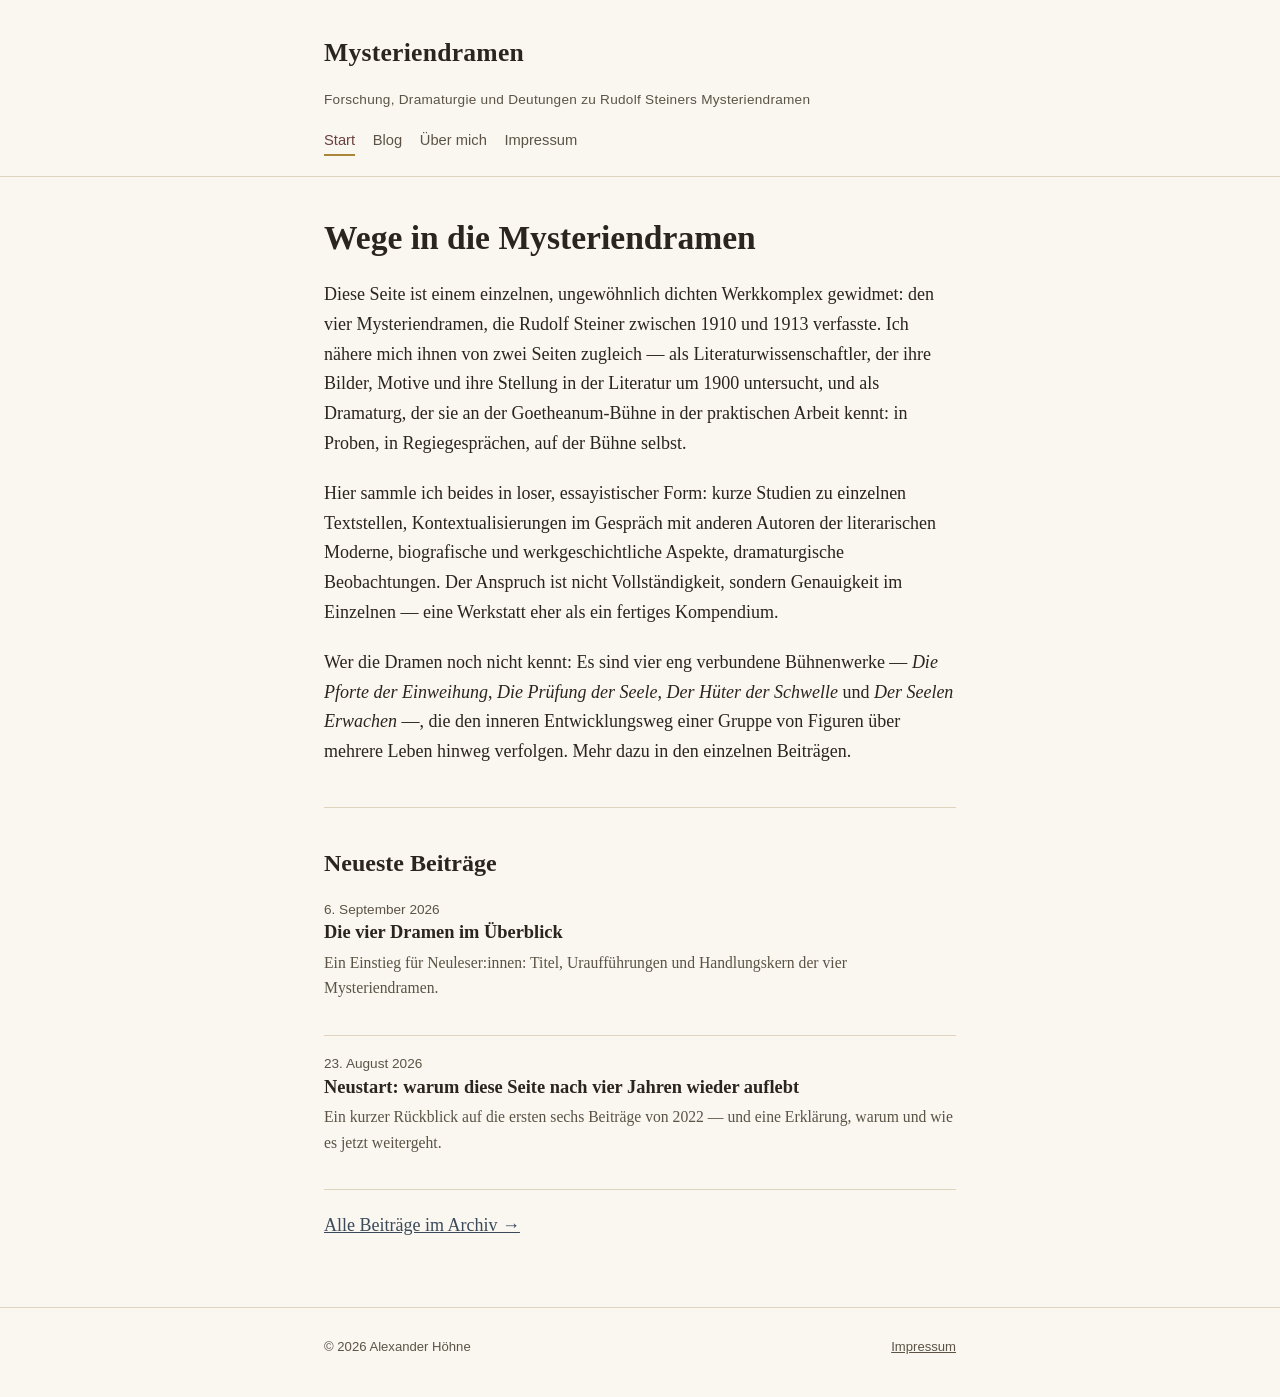
==== index.html @ e074fc0d "Grundgerüst_20260823" ====
<!doctype html>
<html lang="de">
<head>
<meta charset="utf-8">
<meta name="viewport" content="width=device-width, initial-scale=1">
<title>Mysteriendramen — Rudolf Steiners Mysteriendramen: Forschung &amp; Dramaturgie</title>
<meta name="description" content="Essays, Forschung und dramaturgische Notizen zu Rudolf Steiners vier Mysteriendramen — von Alexander Höhne, Forscher und Dramaturg an der Goetheanum-Bühne.">
<link rel="stylesheet" href="/assets/css/style.css">
</head>
<body>

<header class="site-header">
  <div class="wrap">
    <a class="brand" href="/">Mysteriendramen</a>
    <div class="tagline">Forschung, Dramaturgie und Deutungen zu Rudolf Steiners Mysteriendramen</div>
    <nav class="site-nav">
      <a href="/" aria-current="page">Start</a>
      <a href="/blog/">Blog</a>
      <a href="/ueber-mich.html">Über mich</a>
      <a href="/impressum.html">Impressum</a>
    </nav>
  </div>
</header>

<main>
  <div class="wrap">

    <h1>Wege in die Mysteriendramen</h1>

    <p>Diese Seite ist einem einzelnen, ungewöhnlich dichten Werkkomplex gewidmet: den vier Mysteriendramen, die Rudolf Steiner zwischen 1910 und 1913 verfasste. Ich nähere mich ihnen von zwei Seiten zugleich — als Literaturwissenschaftler, der ihre Bilder, Motive und ihre Stellung in der Literatur um 1900 untersucht, und als Dramaturg, der sie an der Goetheanum-Bühne in der praktischen Arbeit kennt: in Proben, in Regiegesprächen, auf der Bühne selbst.</p>

    <p>Hier sammle ich beides in loser, essayistischer Form: kurze Studien zu einzelnen Textstellen, Kontextualisierungen im Gespräch mit anderen Autoren der literarischen Moderne, biografische und werkgeschichtliche Aspekte, dramaturgische Beobachtungen. Der Anspruch ist nicht Vollständigkeit, sondern Genauigkeit im Einzelnen — eine Werkstatt eher als ein fertiges Kompendium.</p>

    <p>Wer die Dramen noch nicht kennt: Es sind vier eng verbundene Bühnenwerke — <em>Die Pforte der Einweihung</em>, <em>Die Prüfung der Seele</em>, <em>Der Hüter der Schwelle</em> und <em>Der Seelen Erwachen</em> —, die den inneren Entwicklungsweg einer Gruppe von Figuren über mehrere Leben hinweg verfolgen. Mehr dazu in den einzelnen Beiträgen.</p>

    <hr class="rule">

    <h2>Neueste Beiträge</h2>
    <ul class="post-list" id="recent-posts">
      <!-- Neueste Beiträge: wird bei jedem neuen Post oben ergänzt -->
      <li>
        <div class="meta">6. September 2026</div>
        <h2><a href="/blog/2026-09-06-vier-dramen-ueberblick.html">Die vier Dramen im Überblick</a></h2>
        <p class="post-excerpt">Ein Einstieg für Neuleser:innen: Titel, Uraufführungen und Handlungskern der vier Mysteriendramen.</p>
      </li>
      <li>
        <div class="meta">23. August 2026</div>
        <h2><a href="/blog/2026-08-23-neustart.html">Neustart: warum diese Seite nach vier Jahren wieder auflebt</a></h2>
        <p class="post-excerpt">Ein kurzer Rückblick auf die ersten sechs Beiträge von 2022 — und eine Erklärung, warum und wie es jetzt weitergeht.</p>
      </li>
    </ul>

    <p><a href="/blog/">Alle Beiträge im Archiv →</a></p>

  </div>
</main>

<footer class="site-footer">
  <div class="wrap">
    <span>© 2026 Alexander Höhne</span>
    <a href="/impressum.html">Impressum</a>
  </div>
</footer>

</body>
</html>
---- assets/css/style.css ----
/* mysteriendramen.ch — Basisstile
   Mobile-first, responsive, keine externen Abhängigkeiten. */

:root {
  --bg: #faf7f1;
  --bg-raised: #f2ede2;
  --ink: #2a251e;
  --ink-soft: #5b5346;
  --rule: #ddd3bf;
  --accent: #6b3f3f;
  --accent-soft: #a9863a;
  --link: #3b4a5a;
  --max-width: 42rem;
  --font-serif: Georgia, 'Iowan Old Style', 'Palatino Linotype', 'Book Antiqua', 'PT Serif', serif;
  --font-sans: -apple-system, BlinkMacSystemFont, 'Segoe UI', Roboto, Helvetica, Arial, sans-serif;
}

@media (prefers-color-scheme: dark) {
  :root {
    --bg: #1c1a16;
    --bg-raised: #262319;
    --ink: #ece6d9;
    --ink-soft: #b9b0a0;
    --rule: #3a352a;
    --accent: #d18a8a;
    --accent-soft: #d9b673;
    --link: #9db1c9;
  }
}

* { box-sizing: border-box; }

html {
  -webkit-text-size-adjust: 100%;
}

body {
  margin: 0;
  background: var(--bg);
  color: var(--ink);
  font-family: var(--font-serif);
  font-size: clamp(1rem, 0.94rem + 0.3vw, 1.125rem);
  line-height: 1.65;
  text-rendering: optimizeLegibility;
}

.wrap {
  max-width: var(--max-width);
  margin: 0 auto;
  padding: 0 1.25rem;
}

/* Header */
header.site-header {
  border-bottom: 1px solid var(--rule);
  padding: 2rem 0 1.25rem;
}

header.site-header .wrap {
  display: flex;
  flex-direction: column;
  gap: 0.9rem;
}

.brand {
  font-family: var(--font-serif);
  font-size: 1.6rem;
  font-weight: 700;
  letter-spacing: 0.01em;
  color: var(--ink);
  text-decoration: none;
}

.tagline {
  font-family: var(--font-sans);
  font-size: 0.85rem;
  color: var(--ink-soft);
  letter-spacing: 0.02em;
}

nav.site-nav {
  font-family: var(--font-sans);
  font-size: 0.92rem;
  display: flex;
  flex-wrap: wrap;
  gap: 0.35rem 1.1rem;
}

nav.site-nav a {
  color: var(--ink-soft);
  text-decoration: none;
  padding: 0.15rem 0;
  border-bottom: 2px solid transparent;
}

nav.site-nav a:hover,
nav.site-nav a[aria-current="page"] {
  color: var(--accent);
  border-bottom-color: var(--accent-soft);
}

/* Main content */
main {
  padding: 2.5rem 0 3rem;
}

main .wrap > * + * {
  margin-top: 1.15em;
}

h1, h2, h3 {
  font-family: var(--font-serif);
  line-height: 1.25;
  color: var(--ink);
}

h1 { font-size: clamp(1.6rem, 1.4rem + 1vw, 2.1rem); margin: 0 0 0.4em; }
h2 { font-size: clamp(1.25rem, 1.15rem + 0.5vw, 1.5rem); margin-top: 1.8em; }
h3 { font-size: 1.1rem; margin-top: 1.4em; }

p { margin: 1em 0; }

a { color: var(--link); }
a:hover { color: var(--accent); }

blockquote {
  margin: 1.5em 0;
  padding: 0.2em 1.2em;
  border-left: 3px solid var(--accent-soft);
  color: var(--ink-soft);
  font-style: italic;
}

.meta {
  font-family: var(--font-sans);
  font-size: 0.85rem;
  color: var(--ink-soft);
}

.tag {
  display: inline-block;
  font-family: var(--font-sans);
  font-size: 0.72rem;
  letter-spacing: 0.04em;
  text-transform: uppercase;
  color: var(--accent);
  background: var(--bg-raised);
  border: 1px solid var(--rule);
  border-radius: 999px;
  padding: 0.15rem 0.65rem;
  margin: 0 0.35rem 0.35rem 0;
}

hr.rule {
  border: none;
  border-top: 1px solid var(--rule);
  margin: 2.5rem 0;
}

/* Blog archive list */
.post-list {
  list-style: none;
  margin: 0;
  padding: 0;
}

.post-list li {
  padding: 1.1rem 0;
  border-bottom: 1px solid var(--rule);
}

.post-list li:first-child { padding-top: 0; }

.post-list h2 {
  margin: 0 0 0.25rem;
  font-size: 1.15rem;
}

.post-list h2 a {
  text-decoration: none;
  color: var(--ink);
}

.post-list h2 a:hover { color: var(--accent); }

.post-excerpt {
  color: var(--ink-soft);
  font-size: 0.98rem;
  margin-top: 0.35rem;
}

/* Footer */
footer.site-footer {
  border-top: 1px solid var(--rule);
  padding: 1.75rem 0 2.5rem;
  font-family: var(--font-sans);
  font-size: 0.82rem;
  color: var(--ink-soft);
}

footer.site-footer a { color: var(--ink-soft); }
footer.site-footer a:hover { color: var(--accent); }

footer.site-footer .wrap {
  display: flex;
  flex-wrap: wrap;
  gap: 0.5rem 1.25rem;
  justify-content: space-between;
  align-items: baseline;
}

/* Small screens: tighten padding a touch further down */
@media (max-width: 22em) {
  .wrap { padding: 0 1rem; }
}

/* Wider screens: a touch more breathing room, not a wider column
   (keeps line length readable) */
@media (min-width: 60em) {
  header.site-header, main, footer.site-footer {
    padding-left: 0;
  }
}
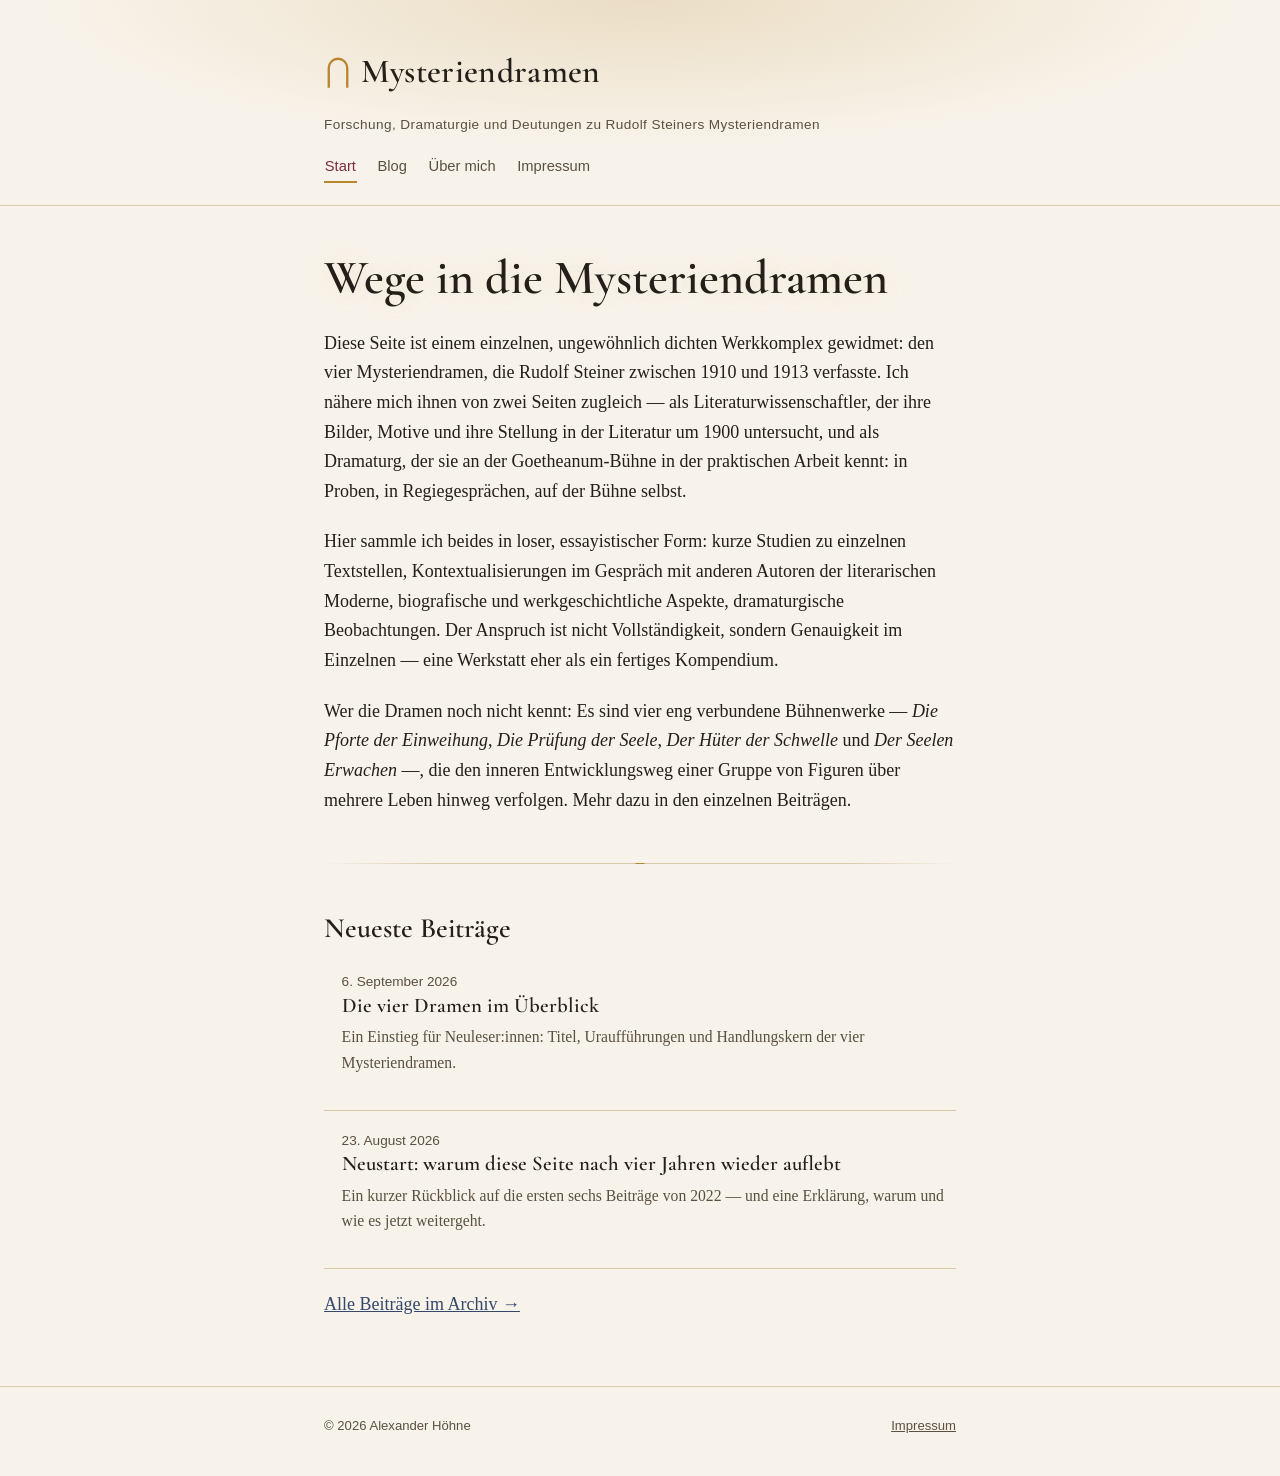
==== commit 0824a95a: "Uodate_Design_20260823" ====
--- a/index.html
+++ b/index.html
@@ -5,6 +5,9 @@
 <meta name="viewport" content="width=device-width, initial-scale=1">
 <title>Mysteriendramen — Rudolf Steiners Mysteriendramen: Forschung &amp; Dramaturgie</title>
 <meta name="description" content="Essays, Forschung und dramaturgische Notizen zu Rudolf Steiners vier Mysteriendramen — von Alexander Höhne, Forscher und Dramaturg an der Goetheanum-Bühne.">
+<link rel="preconnect" href="https://fonts.googleapis.com">
+<link rel="preconnect" href="https://fonts.gstatic.com" crossorigin>
+<link href="https://fonts.googleapis.com/css2?family=Cormorant+Garamond:ital,wght@0,500;0,600;0,700;1,600&display=swap" rel="stylesheet">
 <link rel="stylesheet" href="/assets/css/style.css">
 </head>
 <body>
--- a/assets/css/style.css
+++ b/assets/css/style.css
@@ -1,38 +1,45 @@
-/* mysteriendramen.ch — Basisstile
-   Mobile-first, responsive, keine externen Abhängigkeiten. */
+/* mysteriendramen.ch — Basisstile, v2
+   Mobile-first, responsive. Motive: Schwelle/Portal, Spiegel/Symmetrie,
+   Morgenlicht ("Der Sonne Licht durchflutet"). Ein externer Font (Google
+   Fonts) für die Display-Überschriften, sonst keine Abhängigkeiten. */
 
 :root {
-  --bg: #faf7f1;
-  --bg-raised: #f2ede2;
-  --ink: #2a251e;
-  --ink-soft: #5b5346;
-  --rule: #ddd3bf;
-  --accent: #6b3f3f;
-  --accent-soft: #a9863a;
-  --link: #3b4a5a;
+  --bg: #f8f3ea;
+  --bg-raised: #efe6d3;
+  --ink: #241f18;
+  --ink-soft: #5b5040;
+  --rule: #d8c9a8;
+  --accent: #7a2e3d;
+  --accent-soft: #b8862f;
+  --accent-2: #3f3a68;
+  --link: #35476b;
+  --glow: rgba(184, 134, 47, 0.20);
   --max-width: 42rem;
   --font-serif: Georgia, 'Iowan Old Style', 'Palatino Linotype', 'Book Antiqua', 'PT Serif', serif;
+  --font-display: 'Cormorant Garamond', Georgia, 'Palatino Linotype', serif;
   --font-sans: -apple-system, BlinkMacSystemFont, 'Segoe UI', Roboto, Helvetica, Arial, sans-serif;
+  --portal-glyph: url("data:image/svg+xml,%3Csvg xmlns='http://www.w3.org/2000/svg' viewBox='0 0 24 32'%3E%3Cpath d='M4 30 V13 A8 8 0 0 1 20 13 V30' fill='none' stroke='%23b8862f' stroke-width='2'/%3E%3C/svg%3E");
 }
 
 @media (prefers-color-scheme: dark) {
   :root {
-    --bg: #1c1a16;
-    --bg-raised: #262319;
-    --ink: #ece6d9;
-    --ink-soft: #b9b0a0;
-    --rule: #3a352a;
-    --accent: #d18a8a;
-    --accent-soft: #d9b673;
-    --link: #9db1c9;
+    --bg: #14111e;
+    --bg-raised: #1e1a2c;
+    --ink: #efe6d2;
+    --ink-soft: #bcae94;
+    --rule: #35304a;
+    --accent: #e08a9a;
+    --accent-soft: #e3b968;
+    --accent-2: #a99bf0;
+    --link: #a8b8dd;
+    --glow: rgba(227, 185, 104, 0.16);
+    --portal-glyph: url("data:image/svg+xml,%3Csvg xmlns='http://www.w3.org/2000/svg' viewBox='0 0 24 32'%3E%3Cpath d='M4 30 V13 A8 8 0 0 1 20 13 V30' fill='none' stroke='%23e3b968' stroke-width='2'/%3E%3C/svg%3E");
   }
 }
 
 * { box-sizing: border-box; }
 
-html {
-  -webkit-text-size-adjust: 100%;
-}
+html { -webkit-text-size-adjust: 100%; }
 
 body {
   margin: 0;
@@ -50,10 +57,15 @@
   padding: 0 1.25rem;
 }
 
-/* Header */
+a { color: var(--link); transition: color 0.2s ease; }
+a:hover { color: var(--accent); }
+
+/* Header: Morgenlicht-Verlauf hinter dem Titel */
 header.site-header {
+  position: relative;
+  background: radial-gradient(ellipse 65% 100% at 50% 0%, var(--glow), transparent 72%);
   border-bottom: 1px solid var(--rule);
-  padding: 2rem 0 1.25rem;
+  padding: 2.75rem 0 1.5rem;
 }
 
 header.site-header .wrap {
@@ -63,19 +75,30 @@
 }
 
 .brand {
-  font-family: var(--font-serif);
-  font-size: 1.6rem;
-  font-weight: 700;
+  display: inline-flex;
+  align-items: center;
+  gap: 0.5rem;
+  font-family: var(--font-display);
+  font-size: 2.1rem;
+  font-weight: 600;
   letter-spacing: 0.01em;
   color: var(--ink);
   text-decoration: none;
 }
 
+.brand::before {
+  content: "";
+  display: inline-block;
+  width: 0.85em;
+  height: 1.1em;
+  background: var(--portal-glyph) no-repeat center / contain;
+}
+
 .tagline {
   font-family: var(--font-sans);
   font-size: 0.85rem;
   color: var(--ink-soft);
-  letter-spacing: 0.02em;
+  letter-spacing: 0.03em;
 }
 
 nav.site-nav {
@@ -83,45 +106,56 @@
   font-size: 0.92rem;
   display: flex;
   flex-wrap: wrap;
-  gap: 0.35rem 1.1rem;
+  gap: 0.35rem 1.25rem;
 }
 
 nav.site-nav a {
+  position: relative;
   color: var(--ink-soft);
   text-decoration: none;
-  padding: 0.15rem 0;
-  border-bottom: 2px solid transparent;
+  padding: 0.2rem 0.05rem;
+}
+
+nav.site-nav a::after {
+  content: "";
+  position: absolute;
+  left: 50%;
+  right: 50%;
+  bottom: -2px;
+  height: 2px;
+  background: var(--accent-soft);
+  transition: left 0.25s ease, right 0.25s ease;
 }
 
 nav.site-nav a:hover,
-nav.site-nav a[aria-current="page"] {
-  color: var(--accent);
-  border-bottom-color: var(--accent-soft);
-}
+nav.site-nav a[aria-current="page"] { color: var(--accent); }
+
+nav.site-nav a:hover::after,
+nav.site-nav a[aria-current="page"]::after { left: 0; right: 0; }
 
 /* Main content */
-main {
-  padding: 2.5rem 0 3rem;
-}
-
-main .wrap > * + * {
-  margin-top: 1.15em;
-}
+main { padding: 2.75rem 0 3rem; }
+
+main .wrap > * + * { margin-top: 1.15em; }
 
 h1, h2, h3 {
-  font-family: var(--font-serif);
-  line-height: 1.25;
+  font-family: var(--font-display);
+  font-weight: 600;
+  line-height: 1.2;
   color: var(--ink);
 }
 
-h1 { font-size: clamp(1.6rem, 1.4rem + 1vw, 2.1rem); margin: 0 0 0.4em; }
-h2 { font-size: clamp(1.25rem, 1.15rem + 0.5vw, 1.5rem); margin-top: 1.8em; }
-h3 { font-size: 1.1rem; margin-top: 1.4em; }
+h1 {
+  font-size: clamp(2rem, 1.6rem + 2vw, 3rem);
+  margin: 0 0 0.35em;
+  text-shadow: 0 0 28px var(--glow);
+  animation: riseIn 0.7s ease both;
+}
+
+h2 { font-size: clamp(1.4rem, 1.25rem + 0.7vw, 1.75rem); margin-top: 1.9em; }
+h3 { font-size: 1.25rem; margin-top: 1.5em; }
 
 p { margin: 1em 0; }
-
-a { color: var(--link); }
-a:hover { color: var(--accent); }
 
 blockquote {
   margin: 1.5em 0;
@@ -149,45 +183,66 @@
   border-radius: 999px;
   padding: 0.15rem 0.65rem;
   margin: 0 0.35rem 0.35rem 0;
-}
-
+  transition: border-color 0.2s ease, color 0.2s ease;
+}
+
+/* Spiegel-Trenner: zwei sich spiegelnde Linien mit Rautenpunkt in der Mitte */
 hr.rule {
   border: none;
-  border-top: 1px solid var(--rule);
-  margin: 2.5rem 0;
+  height: 1px;
+  background: linear-gradient(to right, transparent, var(--rule) 18%, var(--rule) 82%, transparent);
+  margin: 3rem 0;
+  position: relative;
+}
+
+hr.rule::after {
+  content: "";
+  position: absolute;
+  top: 50%;
+  left: 50%;
+  width: 7px;
+  height: 7px;
+  background: var(--accent-soft);
+  transform: translate(-50%, -50%) rotate(45deg);
 }
 
 /* Blog archive list */
-.post-list {
-  list-style: none;
-  margin: 0;
-  padding: 0;
-}
+.post-list { list-style: none; margin: 0; padding: 0; }
 
 .post-list li {
-  padding: 1.1rem 0;
+  position: relative;
+  padding: 1.15rem 0 1.15rem 1.1rem;
   border-bottom: 1px solid var(--rule);
-}
-
-.post-list li:first-child { padding-top: 0; }
+  transition: background-color 0.2s ease;
+}
+
+.post-list li::before {
+  content: "";
+  position: absolute;
+  left: 0;
+  top: 0.4rem;
+  bottom: 0.4rem;
+  width: 3px;
+  background: var(--accent-soft);
+  transform: scaleY(0);
+  transform-origin: center;
+  transition: transform 0.25s ease;
+}
+
+.post-list li:hover { background: var(--bg-raised); }
+.post-list li:hover::before { transform: scaleY(1); }
+
+.post-list li:first-child { padding-top: 0.15rem; }
 
 .post-list h2 {
   margin: 0 0 0.25rem;
-  font-size: 1.15rem;
-}
-
-.post-list h2 a {
-  text-decoration: none;
-  color: var(--ink);
-}
-
+  font-size: 1.3rem;
+}
+
+.post-list h2 a { text-decoration: none; color: var(--ink); }
 .post-list h2 a:hover { color: var(--accent); }
 
-.post-excerpt {
-  color: var(--ink-soft);
-  font-size: 0.98rem;
-  margin-top: 0.35rem;
-}
+.post-excerpt { color: var(--ink-soft); font-size: 0.98rem; margin-top: 0.35rem; }
 
 /* Footer */
 footer.site-footer {
@@ -209,15 +264,15 @@
   align-items: baseline;
 }
 
-/* Small screens: tighten padding a touch further down */
+@keyframes riseIn {
+  from { opacity: 0; transform: translateY(10px); }
+  to { opacity: 1; transform: none; }
+}
+
+@media (prefers-reduced-motion: reduce) {
+  * { animation: none !important; transition: none !important; }
+}
+
 @media (max-width: 22em) {
   .wrap { padding: 0 1rem; }
 }
-
-/* Wider screens: a touch more breathing room, not a wider column
-   (keeps line length readable) */
-@media (min-width: 60em) {
-  header.site-header, main, footer.site-footer {
-    padding-left: 0;
-  }
-}
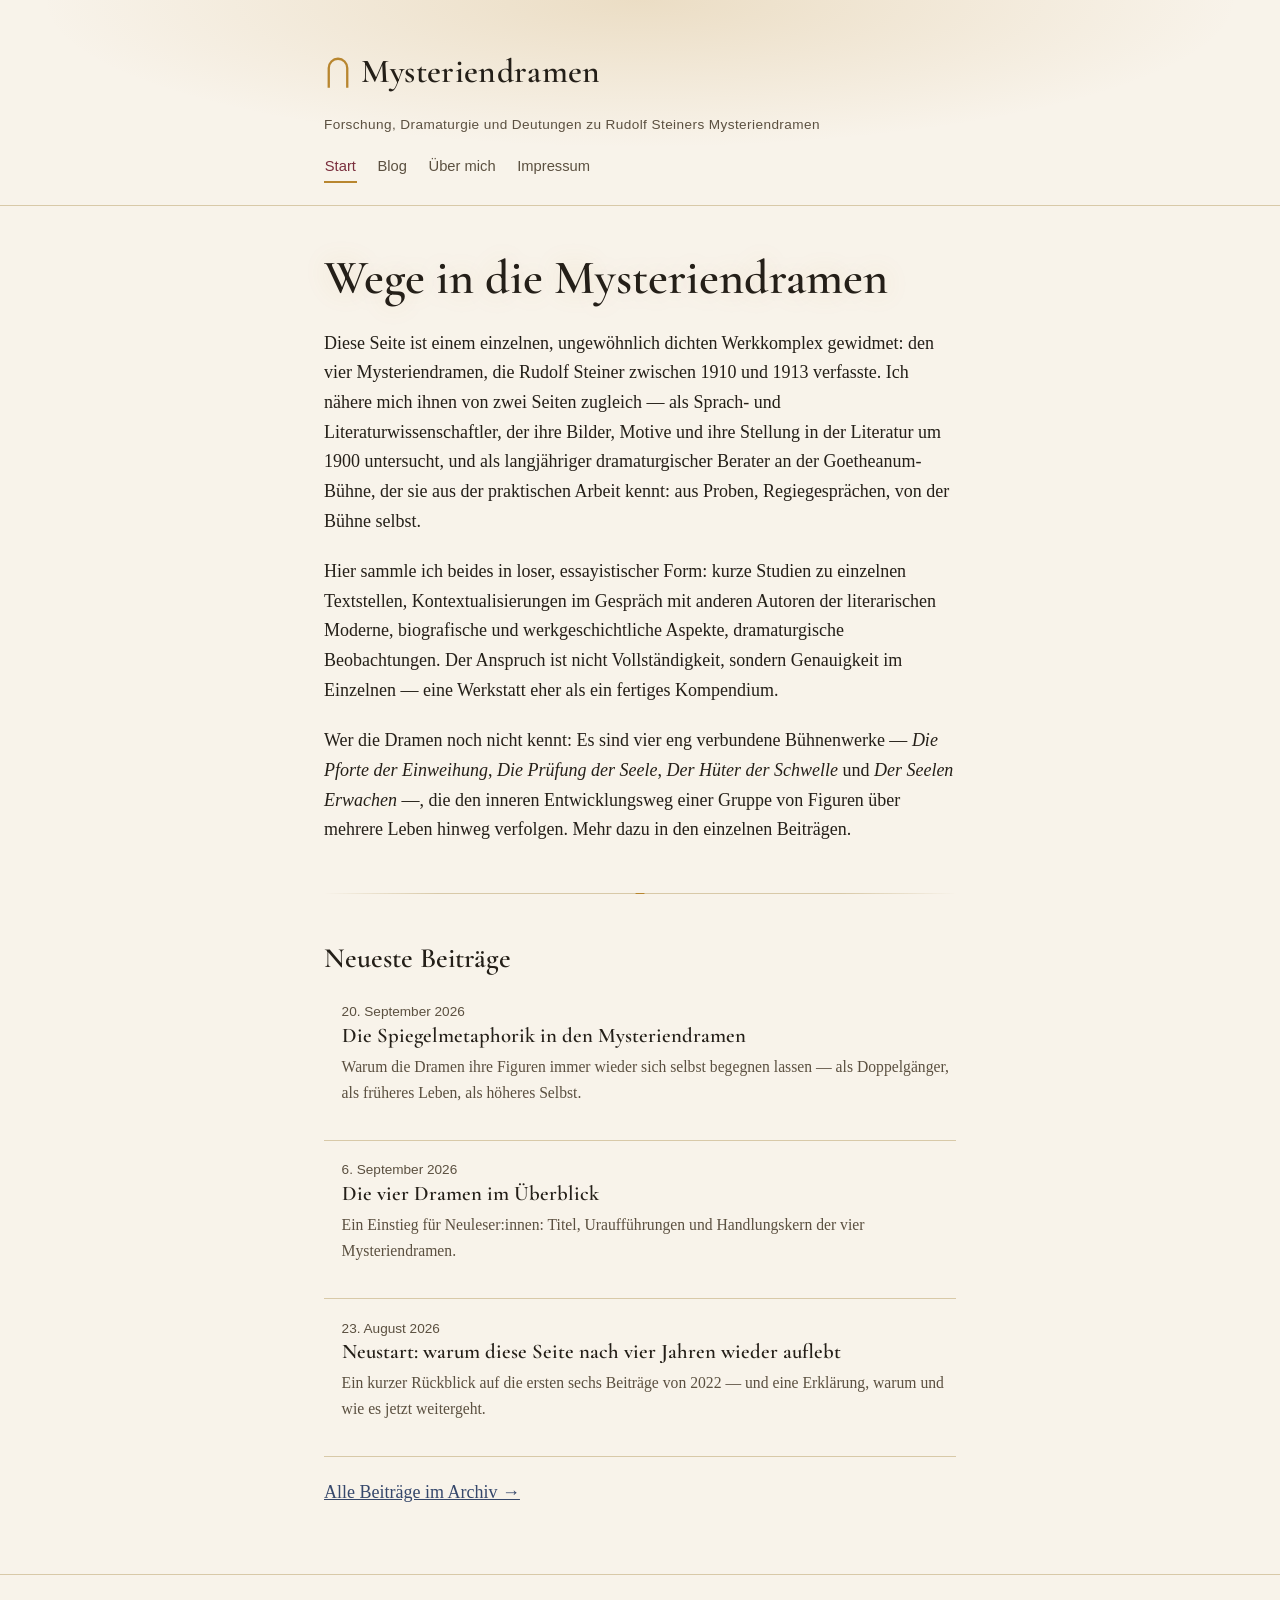
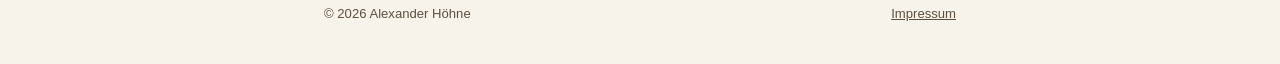
==== commit 00d88119: "Korrekturen_20260823" ====
--- a/index.html
+++ b/index.html
@@ -4,7 +4,7 @@
 <meta charset="utf-8">
 <meta name="viewport" content="width=device-width, initial-scale=1">
 <title>Mysteriendramen — Rudolf Steiners Mysteriendramen: Forschung &amp; Dramaturgie</title>
-<meta name="description" content="Essays, Forschung und dramaturgische Notizen zu Rudolf Steiners vier Mysteriendramen — von Alexander Höhne, Forscher und Dramaturg an der Goetheanum-Bühne.">
+<meta name="description" content="Essays, Forschung und dramaturgische Notizen zu Rudolf Steiners vier Mysteriendramen — von Alexander Höhne, Forscher und langjähriger dramaturgischer Berater an der Goetheanum-Bühne.">
 <link rel="preconnect" href="https://fonts.googleapis.com">
 <link rel="preconnect" href="https://fonts.gstatic.com" crossorigin>
 <link href="https://fonts.googleapis.com/css2?family=Cormorant+Garamond:ital,wght@0,500;0,600;0,700;1,600&display=swap" rel="stylesheet">
@@ -30,7 +30,7 @@
 
     <h1>Wege in die Mysteriendramen</h1>
 
-    <p>Diese Seite ist einem einzelnen, ungewöhnlich dichten Werkkomplex gewidmet: den vier Mysteriendramen, die Rudolf Steiner zwischen 1910 und 1913 verfasste. Ich nähere mich ihnen von zwei Seiten zugleich — als Literaturwissenschaftler, der ihre Bilder, Motive und ihre Stellung in der Literatur um 1900 untersucht, und als Dramaturg, der sie an der Goetheanum-Bühne in der praktischen Arbeit kennt: in Proben, in Regiegesprächen, auf der Bühne selbst.</p>
+    <p>Diese Seite ist einem einzelnen, ungewöhnlich dichten Werkkomplex gewidmet: den vier Mysteriendramen, die Rudolf Steiner zwischen 1910 und 1913 verfasste. Ich nähere mich ihnen von zwei Seiten zugleich — als Sprach- und Literaturwissenschaftler, der ihre Bilder, Motive und ihre Stellung in der Literatur um 1900 untersucht, und als langjähriger dramaturgischer Berater an der Goetheanum-Bühne, der sie aus der praktischen Arbeit kennt: aus Proben, Regiegesprächen, von der Bühne selbst.</p>
 
     <p>Hier sammle ich beides in loser, essayistischer Form: kurze Studien zu einzelnen Textstellen, Kontextualisierungen im Gespräch mit anderen Autoren der literarischen Moderne, biografische und werkgeschichtliche Aspekte, dramaturgische Beobachtungen. Der Anspruch ist nicht Vollständigkeit, sondern Genauigkeit im Einzelnen — eine Werkstatt eher als ein fertiges Kompendium.</p>
 
@@ -41,6 +41,11 @@
     <h2>Neueste Beiträge</h2>
     <ul class="post-list" id="recent-posts">
       <!-- Neueste Beiträge: wird bei jedem neuen Post oben ergänzt -->
+      <li>
+        <div class="meta">20. September 2026</div>
+        <h2><a href="/blog/2026-09-20-spiegelmetaphorik.html">Die Spiegelmetaphorik in den Mysteriendramen</a></h2>
+        <p class="post-excerpt">Warum die Dramen ihre Figuren immer wieder sich selbst begegnen lassen — als Doppelgänger, als früheres Leben, als höheres Selbst.</p>
+      </li>
       <li>
         <div class="meta">6. September 2026</div>
         <h2><a href="/blog/2026-09-06-vier-dramen-ueberblick.html">Die vier Dramen im Überblick</a></h2>
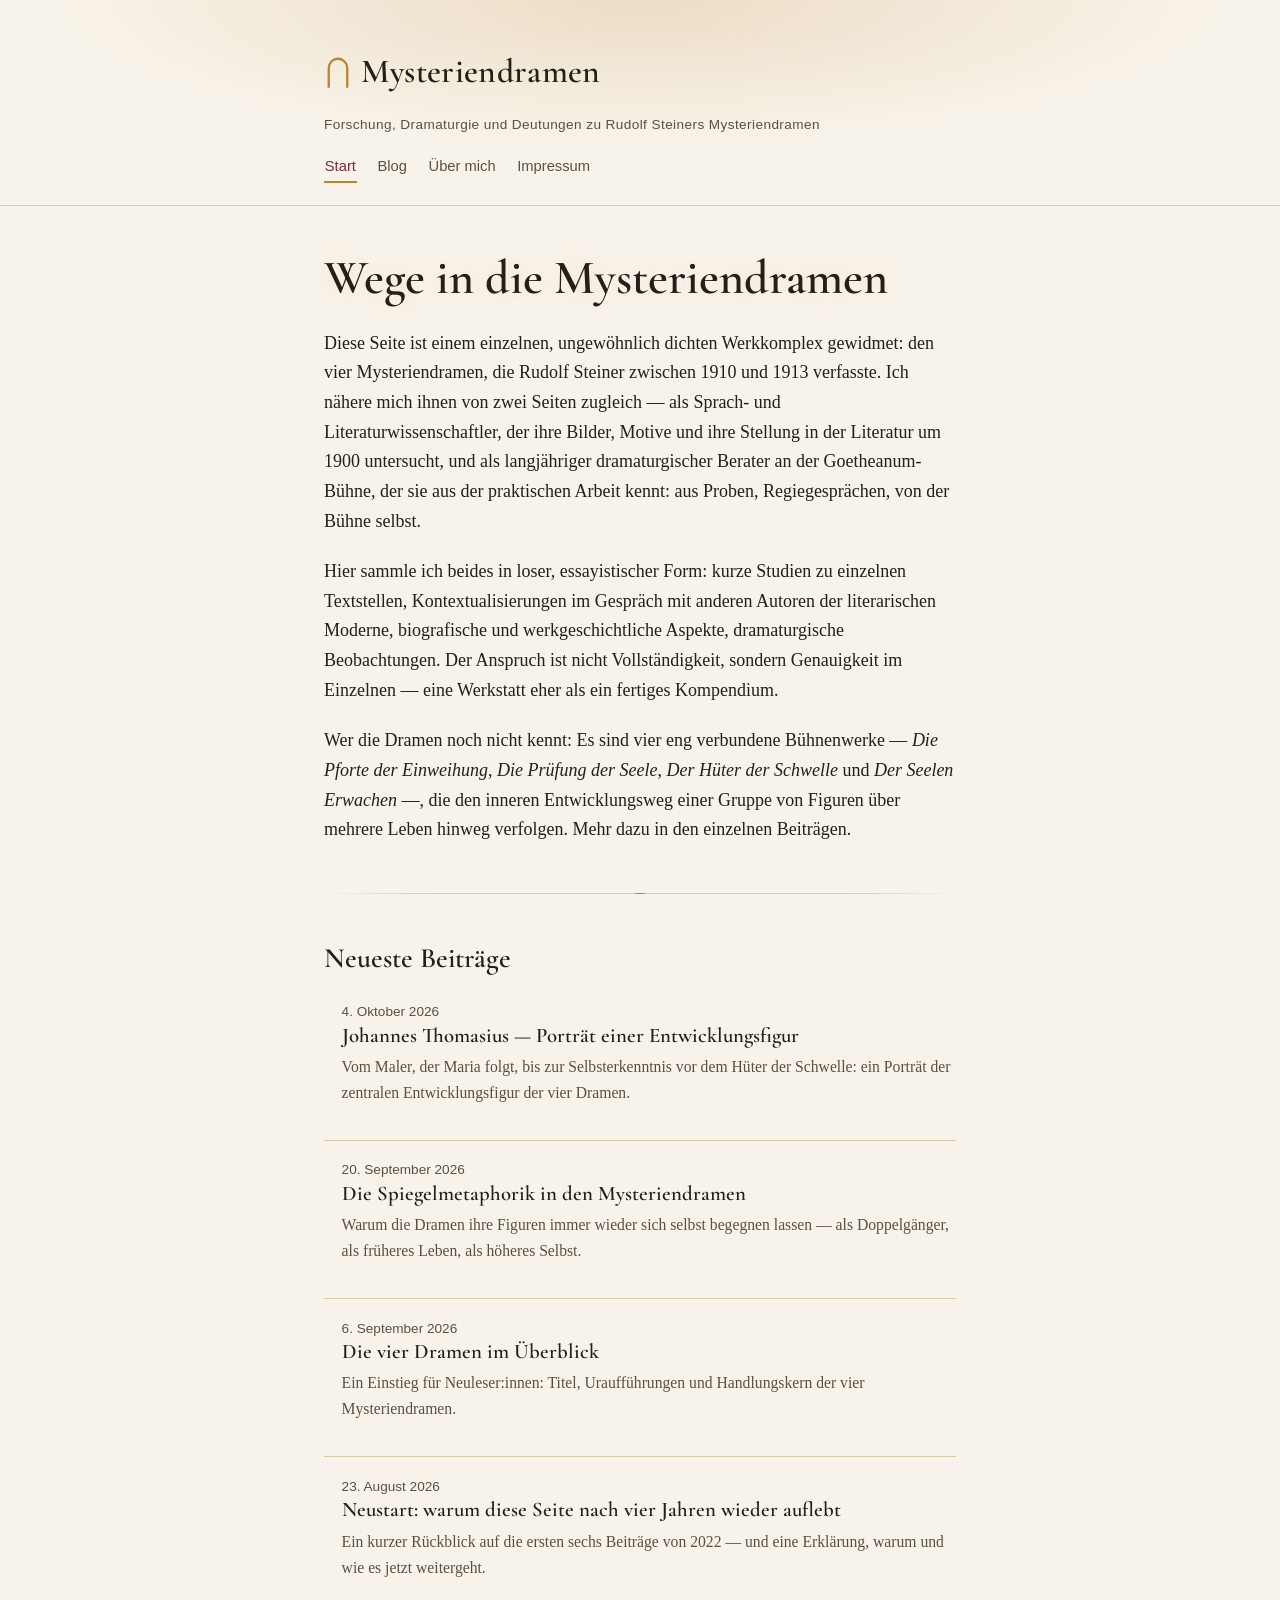
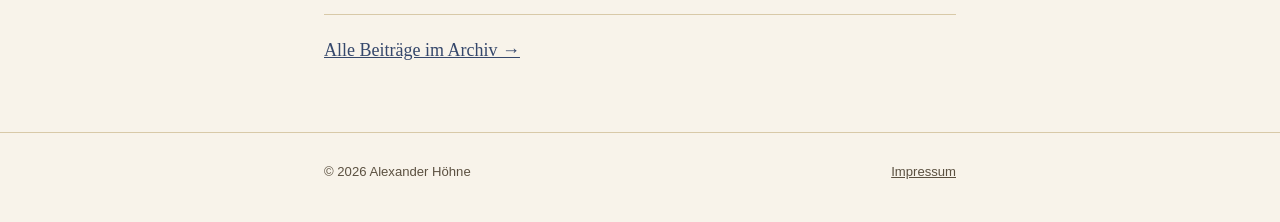
==== commit 73f5ffb8: "Blogaufsatz 2026-10-04" ====
--- a/index.html
+++ b/index.html
@@ -42,6 +42,11 @@
     <ul class="post-list" id="recent-posts">
       <!-- Neueste Beiträge: wird bei jedem neuen Post oben ergänzt -->
       <li>
+        <div class="meta">4. Oktober 2026</div>
+        <h2><a href="/blog/2026-10-04-johannes-thomasius.html">Johannes Thomasius — Porträt einer Entwicklungsfigur</a></h2>
+        <p class="post-excerpt">Vom Maler, der Maria folgt, bis zur Selbsterkenntnis vor dem Hüter der Schwelle: ein Porträt der zentralen Entwicklungsfigur der vier Dramen.</p>
+      </li>
+      <li>
         <div class="meta">20. September 2026</div>
         <h2><a href="/blog/2026-09-20-spiegelmetaphorik.html">Die Spiegelmetaphorik in den Mysteriendramen</a></h2>
         <p class="post-excerpt">Warum die Dramen ihre Figuren immer wieder sich selbst begegnen lassen — als Doppelgänger, als früheres Leben, als höheres Selbst.</p>
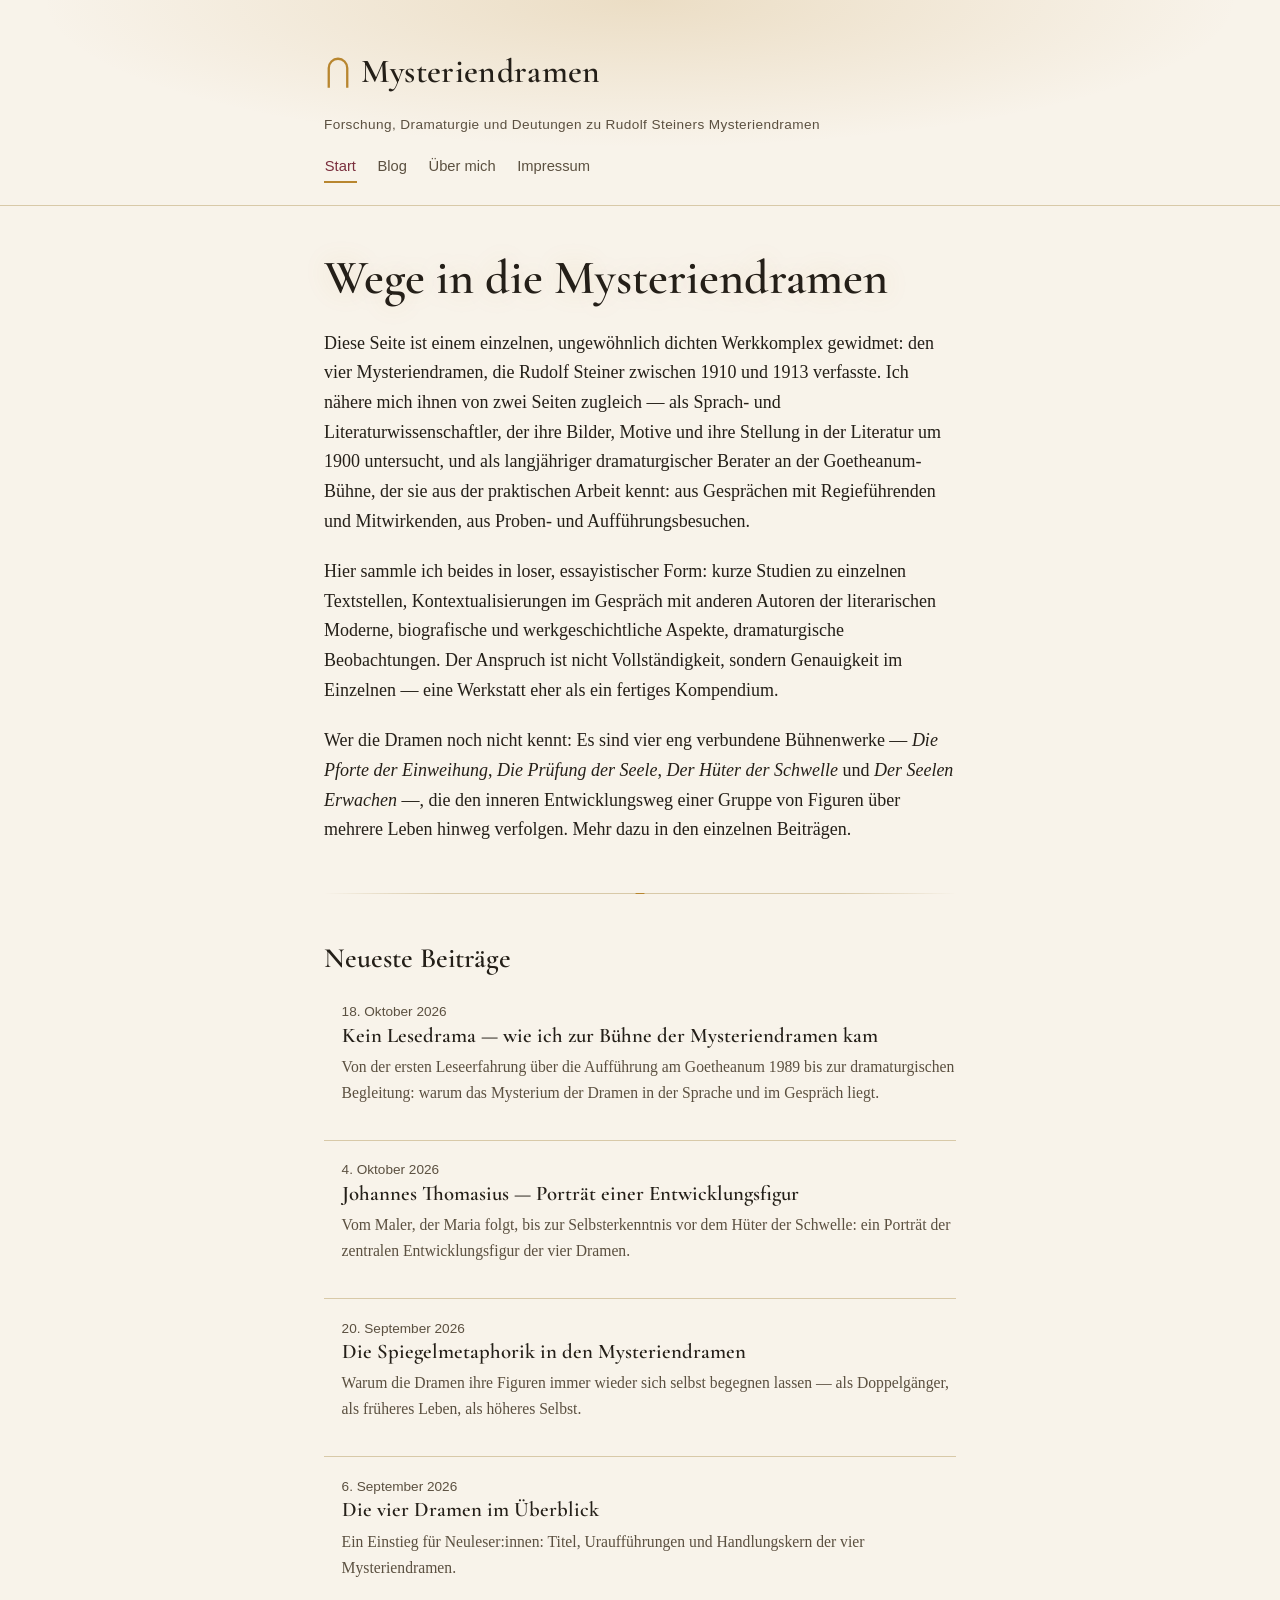
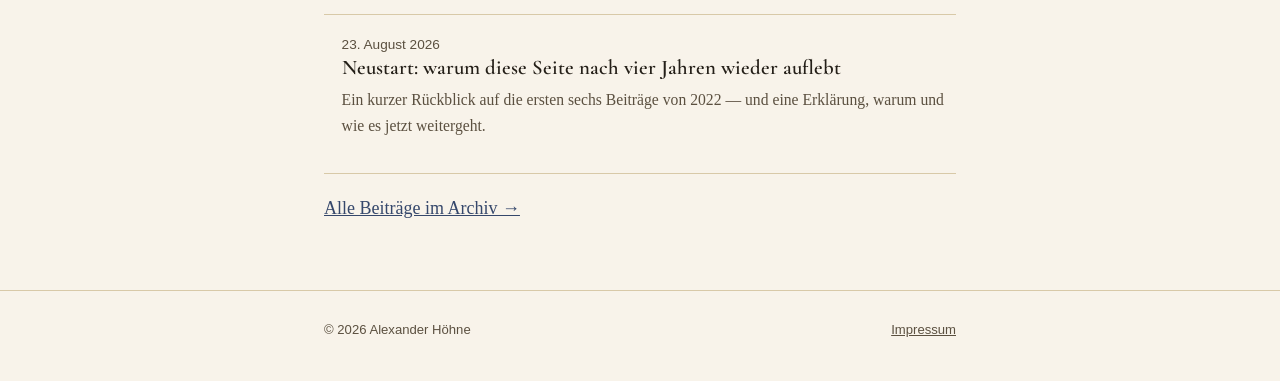
==== commit 213dcf13: "Blog 2026-10-18_und_Korrekturen" ====
--- a/index.html
+++ b/index.html
@@ -30,7 +30,7 @@
 
     <h1>Wege in die Mysteriendramen</h1>
 
-    <p>Diese Seite ist einem einzelnen, ungewöhnlich dichten Werkkomplex gewidmet: den vier Mysteriendramen, die Rudolf Steiner zwischen 1910 und 1913 verfasste. Ich nähere mich ihnen von zwei Seiten zugleich — als Sprach- und Literaturwissenschaftler, der ihre Bilder, Motive und ihre Stellung in der Literatur um 1900 untersucht, und als langjähriger dramaturgischer Berater an der Goetheanum-Bühne, der sie aus der praktischen Arbeit kennt: aus Proben, Regiegesprächen, von der Bühne selbst.</p>
+    <p>Diese Seite ist einem einzelnen, ungewöhnlich dichten Werkkomplex gewidmet: den vier Mysteriendramen, die Rudolf Steiner zwischen 1910 und 1913 verfasste. Ich nähere mich ihnen von zwei Seiten zugleich — als Sprach- und Literaturwissenschaftler, der ihre Bilder, Motive und ihre Stellung in der Literatur um 1900 untersucht, und als langjähriger dramaturgischer Berater an der Goetheanum-Bühne, der sie aus der praktischen Arbeit kennt: aus Gesprächen mit Regieführenden und Mitwirkenden, aus Proben- und Aufführungsbesuchen.</p>
 
     <p>Hier sammle ich beides in loser, essayistischer Form: kurze Studien zu einzelnen Textstellen, Kontextualisierungen im Gespräch mit anderen Autoren der literarischen Moderne, biografische und werkgeschichtliche Aspekte, dramaturgische Beobachtungen. Der Anspruch ist nicht Vollständigkeit, sondern Genauigkeit im Einzelnen — eine Werkstatt eher als ein fertiges Kompendium.</p>
 
@@ -41,6 +41,11 @@
     <h2>Neueste Beiträge</h2>
     <ul class="post-list" id="recent-posts">
       <!-- Neueste Beiträge: wird bei jedem neuen Post oben ergänzt -->
+      <li>
+        <div class="meta">18. Oktober 2026</div>
+        <h2><a href="/blog/2026-10-18-kein-lesedrama.html">Kein Lesedrama — wie ich zur Bühne der Mysteriendramen kam</a></h2>
+        <p class="post-excerpt">Von der ersten Leseerfahrung über die Aufführung am Goetheanum 1989 bis zur dramaturgischen Begleitung: warum das Mysterium der Dramen in der Sprache und im Gespräch liegt.</p>
+      </li>
       <li>
         <div class="meta">4. Oktober 2026</div>
         <h2><a href="/blog/2026-10-04-johannes-thomasius.html">Johannes Thomasius — Porträt einer Entwicklungsfigur</a></h2>
